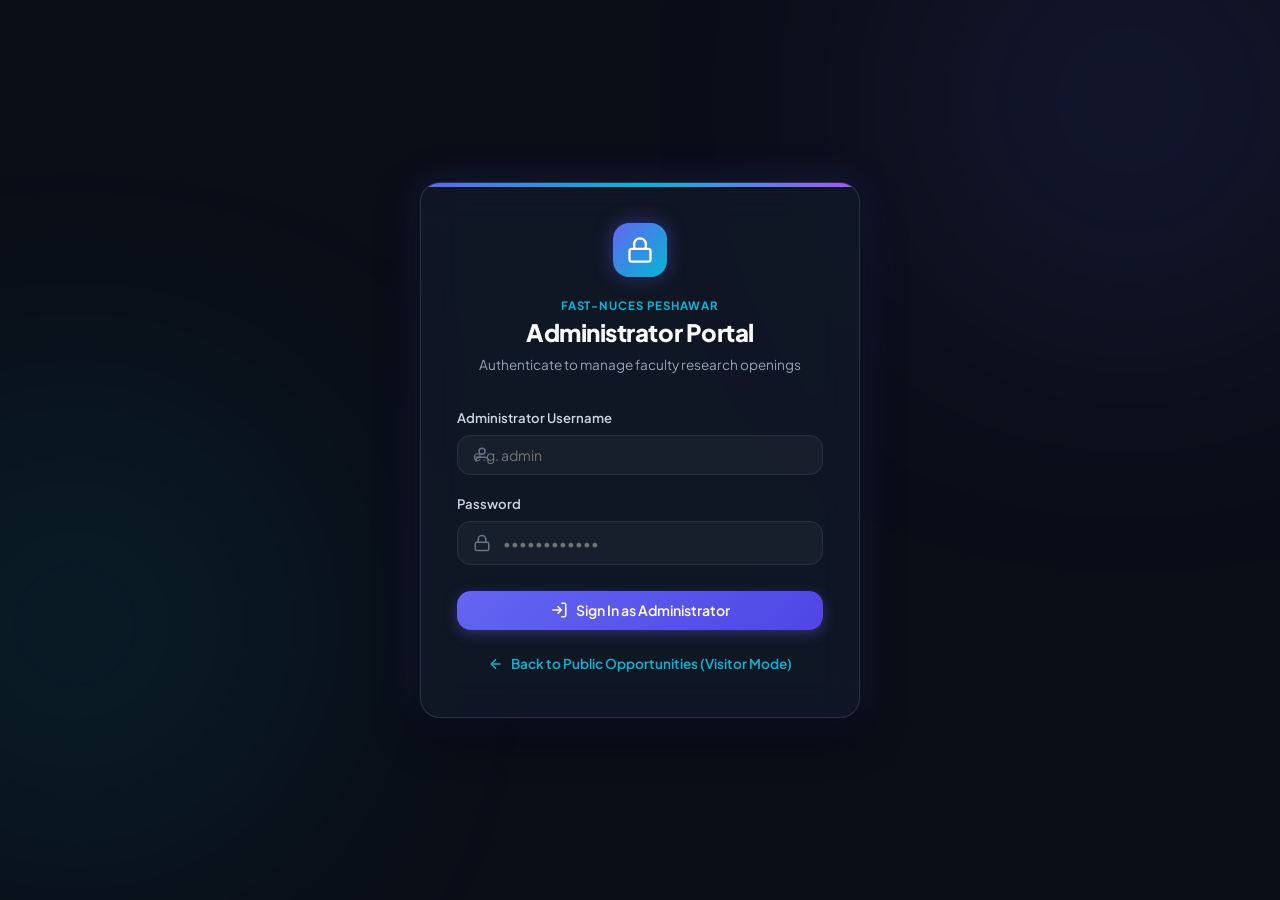
==== frontend/admin-login.html @ 006fe9de "Added admin login, role-based access control, and protected API routes" ====
<!DOCTYPE html>
<html lang="en">
<head>
  <meta charset="UTF-8">
  <meta name="viewport" content="width=device-width, initial-scale=1.0">
  <title>FAST-NUCES | Administrator Authentication</title>
  <meta name="description" content="Secure administrative login for managing university research opportunities.">
  <link rel="preconnect" href="https://fonts.googleapis.com">
  <link rel="preconnect" href="https://fonts.gstatic.com" crossorigin>
  <link href="https://fonts.googleapis.com/css2?family=Plus+Jakarta+Sans:wght@300;400;500;600;700;800&family=Space+Grotesk:wght@500;700&display=swap" rel="stylesheet">
  <link rel="stylesheet" href="style.css">
  <style>
    .login-wrapper {
      min-height: 100vh;
      display: flex;
      flex-direction: column;
      align-items: center;
      justify-content: center;
      padding: 1.5rem;
      position: relative;
      z-index: 10;
    }

    .login-card {
      background: rgba(17, 24, 39, 0.85);
      backdrop-filter: blur(20px);
      -webkit-backdrop-filter: blur(20px);
      border: 1px solid rgba(255, 255, 255, 0.12);
      border-radius: var(--radius-lg);
      max-width: 440px;
      width: 100%;
      padding: 2.5rem 2.25rem;
      box-shadow: var(--shadow-lg), 0 0 40px rgba(99, 102, 241, 0.2);
      position: relative;
      overflow: hidden;
    }

    .login-card::before {
      content: '';
      position: absolute;
      top: 0;
      left: 0;
      width: 100%;
      height: 4px;
      background: linear-gradient(90deg, #6366f1, #06b6d4, #a855f7);
    }

    .login-header {
      text-align: center;
      margin-bottom: 2rem;
    }

    .login-logo {
      width: 54px;
      height: 54px;
      background: linear-gradient(135deg, #6366f1, #06b6d4);
      border-radius: 16px;
      margin: 0 auto 1.25rem;
      display: flex;
      align-items: center;
      justify-content: center;
      color: #fff;
      box-shadow: 0 0 20px rgba(99, 102, 241, 0.4);
    }

    .login-title {
      font-size: 1.5rem;
      font-weight: 800;
      letter-spacing: -0.02em;
      margin-bottom: 0.35rem;
    }

    .login-subtitle {
      font-size: 0.85rem;
      color: var(--text-muted);
    }

    .input-wrapper {
      position: relative;
    }

    .input-icon {
      position: absolute;
      left: 1rem;
      top: 50%;
      transform: translateY(-50%);
      color: var(--text-dim);
      pointer-events: none;
    }

    .login-input {
      width: 100%;
      padding: 0.75rem 1rem 0.75rem 2.8rem;
      background: rgba(255, 255, 255, 0.04);
      border: 1px solid var(--card-border);
      border-radius: var(--radius-md);
      color: #fff;
      font-size: 0.9rem;
      font-family: inherit;
      transition: all var(--transition-fast);
    }

    .login-input:focus {
      outline: none;
      background: rgba(255, 255, 255, 0.07);
      border-color: var(--accent-primary);
      box-shadow: 0 0 0 3px rgba(99, 102, 241, 0.25);
    }

    .login-alert {
      padding: 0.85rem 1rem;
      border-radius: var(--radius-md);
      font-size: 0.85rem;
      margin-bottom: 1.25rem;
      display: flex;
      align-items: center;
      gap: 0.65rem;
      animation: alertIn 0.2s ease;
    }

    .login-alert.danger {
      background: rgba(244, 63, 94, 0.15);
      border: 1px solid rgba(244, 63, 94, 0.35);
      color: #fecdd3;
    }

    .login-alert.success {
      background: rgba(16, 185, 129, 0.15);
      border: 1px solid rgba(16, 185, 129, 0.35);
      color: #a7f3d0;
    }

    .login-footer-links {
      text-align: center;
      margin-top: 1.5rem;
      font-size: 0.85rem;
    }

    .link-public {
      color: var(--accent-cyan);
      text-decoration: none;
      font-weight: 600;
      display: inline-flex;
      align-items: center;
      gap: 0.4rem;
      transition: color var(--transition-fast);
    }

    .link-public:hover {
      color: #7dd3fc;
      text-decoration: underline;
    }

    .w-full {
      width: 100%;
    }

    @keyframes alertIn {
      from { opacity: 0; transform: translateY(-6px); }
      to { opacity: 1; transform: translateY(0); }
    }
  </style>
</head>
<body>

  <!-- Ambient Glow Effects -->
  <div class="ambient-glow glow-1"></div>
  <div class="ambient-glow glow-2"></div>

  <div class="login-wrapper">
    <div class="login-card">
      <div class="login-header">
        <div class="login-logo">
          <svg width="28" height="28" viewBox="0 0 24 24" fill="none" stroke="currentColor" stroke-width="2">
            <rect x="3" y="11" width="18" height="11" rx="2" ry="2"></rect>
            <path d="M7 11V7a5 5 0 0 1 10 0v4"></path>
          </svg>
        </div>
        <span class="university-tag">FAST-NUCES Peshawar</span>
        <h1 class="login-title">Administrator Portal</h1>
        <p class="login-subtitle">Authenticate to manage faculty research openings</p>
      </div>

      <div id="loginAlert" class="login-alert danger hidden">
        <svg width="18" height="18" viewBox="0 0 24 24" fill="none" stroke="currentColor" stroke-width="2">
          <circle cx="12" cy="12" r="10"></circle>
          <line x1="12" y1="8" x2="12" y2="12"></line>
          <line x1="12" y1="16" x2="12.01" y2="16"></line>
        </svg>
        <span id="loginAlertText">Invalid username or password.</span>
      </div>

      <form id="adminLoginForm" novalidate>
        <div class="form-group">
          <label for="username">Administrator Username</label>
          <div class="input-wrapper">
            <svg class="input-icon" width="18" height="18" viewBox="0 0 24 24" fill="none" stroke="currentColor" stroke-width="2">
              <path d="M20 21v-2a4 4 0 0 0-4-4H8a4 4 0 0 0-4 4v2"></path>
              <circle cx="12" cy="7" r="4"></circle>
            </svg>
            <input type="text" id="username" class="login-input" placeholder="e.g. admin" required autocomplete="username">
          </div>
        </div>

        <div class="form-group">
          <label for="password">Password</label>
          <div class="input-wrapper">
            <svg class="input-icon" width="18" height="18" viewBox="0 0 24 24" fill="none" stroke="currentColor" stroke-width="2">
              <rect x="3" y="11" width="18" height="11" rx="2" ry="2"></rect>
              <path d="M7 11V7a5 5 0 0 1 10 0v4"></path>
            </svg>
            <input type="password" id="password" class="login-input" placeholder="••••••••••••" required autocomplete="current-password">
          </div>
        </div>

        <button type="submit" id="btnSubmitLogin" class="btn btn-primary w-full mt-2">
          <svg width="18" height="18" viewBox="0 0 24 24" fill="none" stroke="currentColor" stroke-width="2">
            <path d="M15 3h4a2 2 0 0 1 2 2v14a2 2 0 0 1-2 2h-4"></path>
            <polyline points="10 17 15 12 10 7"></polyline>
            <line x1="15" y1="12" x2="3" y2="12"></line>
          </svg>
          Sign In as Administrator
        </button>
      </form>

      <div class="login-footer-links">
        <a href="/" class="link-public">
          <svg width="16" height="16" viewBox="0 0 24 24" fill="none" stroke="currentColor" stroke-width="2">
            <line x1="19" y1="12" x2="5" y2="12"></line>
            <polyline points="12 19 5 12 12 5"></polyline>
          </svg>
          Back to Public Opportunities (Visitor Mode)
        </a>
      </div>
    </div>
  </div>

  <script>
    const form = document.getElementById('adminLoginForm');
    const alertBox = document.getElementById('loginAlert');
    const alertText = document.getElementById('loginAlertText');
    const submitBtn = document.getElementById('btnSubmitLogin');

    form.addEventListener('submit', async (e) => {
      e.preventDefault();
      alertBox.classList.add('hidden');

      const username = document.getElementById('username').value.trim();
      const password = document.getElementById('password').value;

      if (!username || !password) {
        showAlert('Please enter both username and password.', 'danger');
        return;
      }

      submitBtn.disabled = true;
      submitBtn.innerHTML = 'Authenticating...';

      try {
        const response = await fetch('/api/auth/login', {
          method: 'POST',
          headers: { 'Content-Type': 'application/json' },
          credentials: 'include',
          body: JSON.stringify({ username, password })
        });

        const data = await response.json();

        if (!response.ok) {
          throw new Error(data.message || 'Authentication failed.');
        }

        // Store token and administrator session in localStorage
        if (data.token) {
          localStorage.setItem('admin_token', data.token);
          localStorage.setItem('admin_user', JSON.stringify(data.admin));
        }

        showAlert('Authentication successful! Redirecting to dashboard...', 'success');
        setTimeout(() => {
          window.location.href = '/';
        }, 800);

      } catch (err) {
        showAlert(err.message, 'danger');
      } finally {
        submitBtn.disabled = false;
        submitBtn.innerHTML = `
          <svg width="18" height="18" viewBox="0 0 24 24" fill="none" stroke="currentColor" stroke-width="2">
            <path d="M15 3h4a2 2 0 0 1 2 2v14a2 2 0 0 1-2 2h-4"></path>
            <polyline points="10 17 15 12 10 7"></polyline>
            <line x1="15" y1="12" x2="3" y2="12"></line>
          </svg>
          Sign In as Administrator
        `;
      }
    });

    function showAlert(msg, type = 'danger') {
      alertBox.className = `login-alert ${type}`;
      alertText.textContent = msg;
      alertBox.classList.remove('hidden');
    }
  </script>
</body>
</html>
---- frontend/style.css ----
/* ==============================================================
   FAST-NUCES Research Opportunity Portal Design System
   Modern Dark Glassmorphism Theme
   ============================================================== */

:root {
  --bg-primary: #0a0e17;
  --bg-secondary: #111827;
  --card-bg: rgba(17, 24, 39, 0.75);
  --card-border: rgba(255, 255, 255, 0.08);
  --card-hover-border: rgba(99, 102, 241, 0.4);
  
  --text-main: #f8fafc;
  --text-muted: #94a3b8;
  --text-dim: #64748b;

  --accent-primary: #6366f1;
  --accent-primary-hover: #4f46e5;
  --accent-cyan: #06b6d4;
  --accent-purple: #a855f7;
  --accent-emerald: #10b981;
  --accent-emerald-bg: rgba(16, 185, 129, 0.12);
  --accent-rose: #f43f5e;
  --accent-rose-bg: rgba(244, 63, 94, 0.12);

  --font-sans: 'Plus Jakarta Sans', system-ui, -apple-system, sans-serif;
  --font-mono: 'Space Grotesk', monospace;

  --shadow-sm: 0 2px 8px rgba(0, 0, 0, 0.3);
  --shadow-md: 0 8px 24px rgba(0, 0, 0, 0.4);
  --shadow-lg: 0 16px 40px rgba(0, 0, 0, 0.5);
  --shadow-glow: 0 0 20px rgba(99, 102, 241, 0.25);

  --radius-sm: 8px;
  --radius-md: 14px;
  --radius-lg: 20px;
  --radius-full: 9999px;

  --transition-fast: 0.18s ease;
  --transition-normal: 0.28s cubic-bezier(0.16, 1, 0.3, 1);
}

* {
  margin: 0;
  padding: 0;
  box-sizing: border-box;
}

body {
  font-family: var(--font-sans);
  background-color: var(--bg-primary);
  color: var(--text-main);
  min-height: 100vh;
  line-height: 1.5;
  overflow-x: hidden;
  position: relative;
  -webkit-font-smoothing: antialiased;
}

/* Background Ambient Glows */
.ambient-glow {
  position: fixed;
  border-radius: 50%;
  filter: blur(140px);
  pointer-events: none;
  z-index: 0;
  opacity: 0.35;
}
.glow-1 {
  width: 500px;
  height: 500px;
  background: radial-gradient(circle, #6366f1 0%, transparent 70%);
  top: -150px;
  right: -100px;
}
.glow-2 {
  width: 450px;
  height: 450px;
  background: radial-gradient(circle, #06b6d4 0%, transparent 70%);
  bottom: 50px;
  left: -150px;
}

/* ==============================================================
   HEADER
   ============================================================== */
.app-header {
  position: sticky;
  top: 0;
  z-index: 40;
  background: rgba(10, 14, 23, 0.82);
  backdrop-filter: blur(18px);
  -webkit-backdrop-filter: blur(18px);
  border-bottom: 1px solid var(--card-border);
}

.header-container {
  max-width: 1280px;
  margin: 0 auto;
  padding: 1.1rem 1.5rem;
  display: flex;
  align-items: center;
  justify-content: space-between;
  gap: 1.5rem;
}

.brand {
  display: flex;
  align-items: center;
  gap: 0.9rem;
}

.brand-logo {
  width: 42px;
  height: 42px;
  background: linear-gradient(135deg, #6366f1, #06b6d4);
  border-radius: var(--radius-md);
  display: flex;
  align-items: center;
  justify-content: center;
  color: #fff;
  box-shadow: 0 0 15px rgba(99, 102, 241, 0.4);
}

.university-tag {
  font-size: 0.72rem;
  font-weight: 700;
  text-transform: uppercase;
  letter-spacing: 0.08em;
  color: var(--accent-cyan);
  display: block;
}

.portal-title {
  font-size: 1.25rem;
  font-weight: 700;
  letter-spacing: -0.02em;
  background: linear-gradient(to right, #ffffff, #cbd5e1);
  -webkit-background-clip: text;
  -webkit-text-fill-color: transparent;
}

.header-actions {
  display: flex;
  align-items: center;
  gap: 1rem;
}

.connection-status {
  display: flex;
  align-items: center;
  gap: 0.5rem;
  padding: 0.45rem 0.85rem;
  border-radius: var(--radius-full);
  font-size: 0.8rem;
  font-weight: 600;
  background: rgba(255, 255, 255, 0.04);
  border: 1px solid var(--card-border);
}

.status-dot {
  width: 8px;
  height: 8px;
  border-radius: 50%;
  display: inline-block;
}

.connection-status.online .status-dot {
  background-color: var(--accent-emerald);
  box-shadow: 0 0 8px var(--accent-emerald);
}
.connection-status.online {
  color: #a7f3d0;
  border-color: rgba(16, 185, 129, 0.25);
}

.connection-status.offline .status-dot {
  background-color: var(--accent-rose);
  box-shadow: 0 0 8px var(--accent-rose);
}
.connection-status.offline {
  color: #fecdd3;
  border-color: rgba(244, 63, 94, 0.25);
}

.connection-status.checking .status-dot {
  background-color: #fbbf24;
}

.auth-role-badge {
  display: flex;
  align-items: center;
  gap: 0.45rem;
  padding: 0.45rem 0.85rem;
  border-radius: var(--radius-full);
  font-size: 0.8rem;
  font-weight: 600;
  border: 1px solid var(--card-border);
}

.auth-role-badge.visitor {
  background: rgba(148, 163, 184, 0.08);
  border-color: rgba(148, 163, 184, 0.2);
  color: #cbd5e1;
}

.auth-role-badge.admin {
  background: rgba(99, 102, 241, 0.15);
  border-color: rgba(99, 102, 241, 0.35);
  color: #a5b4fc;
}

.role-banner {
  background: var(--card-bg);
  backdrop-filter: blur(12px);
  border: 1px solid var(--card-border);
  border-radius: var(--radius-md);
  padding: 0.95rem 1.35rem;
  margin-bottom: 1.75rem;
  display: flex;
  align-items: center;
  gap: 1rem;
}

.role-banner.visitor-banner {
  border-left: 4px solid var(--accent-cyan);
}

.role-banner.admin-banner {
  border-left: 4px solid var(--accent-emerald);
  background: rgba(16, 185, 129, 0.06);
}

.banner-tag {
  font-size: 0.72rem;
  font-weight: 700;
  text-transform: uppercase;
  letter-spacing: 0.05em;
  padding: 0.25rem 0.55rem;
  border-radius: var(--radius-sm);
  background: rgba(255, 255, 255, 0.08);
  color: #e2e8f0;
  display: inline-block;
  margin-bottom: 0.25rem;
}

.banner-content p {
  font-size: 0.86rem;
  color: var(--text-muted);
  line-height: 1.45;
}
.banner-content p strong {
  color: #f1f5f9;
}

/* ==============================================================
   BUTTONS
   ============================================================== */
.btn {
  display: inline-flex;
  align-items: center;
  justify-content: center;
  gap: 0.5rem;
  padding: 0.65rem 1.25rem;
  font-size: 0.88rem;
  font-weight: 600;
  border-radius: var(--radius-md);
  border: none;
  cursor: pointer;
  transition: all var(--transition-fast);
  font-family: inherit;
  text-decoration: none;
}

.btn-primary {
  background: linear-gradient(135deg, #6366f1, #4f46e5);
  color: #ffffff;
  box-shadow: 0 4px 14px rgba(99, 102, 241, 0.35);
}
.btn-primary:hover {
  background: linear-gradient(135deg, #4f46e5, #4338ca);
  transform: translateY(-2px);
  box-shadow: 0 6px 20px rgba(99, 102, 241, 0.5);
}
.btn-primary:active {
  transform: translateY(0);
}

.btn-secondary {
  background: rgba(255, 255, 255, 0.06);
  color: #e2e8f0;
  border: 1px solid var(--card-border);
}
.btn-secondary:hover {
  background: rgba(255, 255, 255, 0.12);
  color: #ffffff;
  border-color: rgba(255, 255, 255, 0.2);
}

.btn-danger {
  background: linear-gradient(135deg, #f43f5e, #e11d48);
  color: #ffffff;
  box-shadow: 0 4px 14px rgba(244, 63, 94, 0.35);
}
.btn-danger:hover {
  background: linear-gradient(135deg, #e11d48, #be123c);
  transform: translateY(-2px);
}

.btn-sm {
  padding: 0.4rem 0.8rem;
  font-size: 0.78rem;
  border-radius: var(--radius-sm);
}

.icon-btn {
  padding: 0.65rem;
  width: 42px;
  height: 42px;
}

/* ==============================================================
   LAYOUT & METRICS
   ============================================================== */
.main-content {
  max-width: 1280px;
  margin: 0 auto;
  padding: 2rem 1.5rem 4rem;
  position: relative;
  z-index: 10;
}

.metrics-grid {
  display: grid;
  grid-template-columns: repeat(auto-fit, minmax(220px, 1fr));
  gap: 1.25rem;
  margin-bottom: 2rem;
}

.metric-card {
  background: var(--card-bg);
  backdrop-filter: blur(12px);
  border: 1px solid var(--card-border);
  border-radius: var(--radius-lg);
  padding: 1.3rem 1.4rem;
  display: flex;
  align-items: center;
  gap: 1.1rem;
  transition: transform var(--transition-normal), border-color var(--transition-normal);
}
.metric-card:hover {
  transform: translateY(-3px);
  border-color: rgba(255, 255, 255, 0.18);
}

.metric-icon {
  width: 48px;
  height: 48px;
  border-radius: var(--radius-md);
  display: flex;
  align-items: center;
  justify-content: center;
}

.total-icon { background: rgba(99, 102, 241, 0.15); color: #818cf8; }
.open-icon { background: rgba(16, 185, 129, 0.15); color: #34d399; }
.positions-icon { background: rgba(6, 182, 212, 0.15); color: #38bdf8; }
.dept-icon { background: rgba(168, 85, 247, 0.15); color: #c084fc; }

.metric-label {
  font-size: 0.78rem;
  color: var(--text-muted);
  font-weight: 500;
  text-transform: uppercase;
  letter-spacing: 0.04em;
  display: block;
}

.metric-value {
  font-size: 1.75rem;
  font-weight: 800;
  letter-spacing: -0.02em;
  line-height: 1.2;
}

.text-emerald { color: #34d399; }
.text-cyan { color: #38bdf8; }
.text-purple { color: #c084fc; }

/* ==============================================================
   CONTROLS & SEARCH
   ============================================================== */
.controls-card {
  background: var(--card-bg);
  backdrop-filter: blur(12px);
  border: 1px solid var(--card-border);
  border-radius: var(--radius-lg);
  padding: 1rem 1.25rem;
  display: flex;
  flex-wrap: wrap;
  align-items: center;
  justify-content: space-between;
  gap: 1rem;
  margin-bottom: 2rem;
}

.search-box {
  flex: 1;
  min-width: 260px;
  position: relative;
  display: flex;
  align-items: center;
}

.search-box svg {
  position: absolute;
  left: 1rem;
  color: var(--text-dim);
  pointer-events: none;
}

.search-box input {
  width: 100%;
  background: rgba(255, 255, 255, 0.04);
  border: 1px solid var(--card-border);
  border-radius: var(--radius-md);
  padding: 0.7rem 1rem 0.7rem 2.8rem;
  color: #fff;
  font-size: 0.9rem;
  font-family: inherit;
  transition: all var(--transition-fast);
}
.search-box input:focus {
  outline: none;
  background: rgba(255, 255, 255, 0.07);
  border-color: var(--accent-primary);
  box-shadow: 0 0 0 3px rgba(99, 102, 241, 0.2);
}

.filters-row {
  display: flex;
  align-items: center;
  gap: 0.75rem;
  flex-wrap: wrap;
}

.custom-select {
  background: rgba(255, 255, 255, 0.05);
  border: 1px solid var(--card-border);
  border-radius: var(--radius-md);
  color: #cbd5e1;
  font-size: 0.85rem;
  font-weight: 500;
  padding: 0.7rem 1.2rem;
  cursor: pointer;
  font-family: inherit;
  transition: all var(--transition-fast);
}
.custom-select:focus {
  outline: none;
  border-color: var(--accent-primary);
}
.custom-select option {
  background: var(--bg-secondary);
  color: #fff;
}

/* ==============================================================
   OPPORTUNITY CARDS GRID
   ============================================================== */
.opportunities-grid {
  display: grid;
  grid-template-columns: repeat(auto-fill, minmax(360px, 1fr));
  gap: 1.5rem;
}

.opp-card {
  background: var(--card-bg);
  backdrop-filter: blur(12px);
  border: 1px solid var(--card-border);
  border-radius: var(--radius-lg);
  padding: 1.5rem;
  display: flex;
  flex-direction: column;
  justify-content: space-between;
  transition: all var(--transition-normal);
  position: relative;
  overflow: hidden;
}
.opp-card::before {
  content: '';
  position: absolute;
  top: 0;
  left: 0;
  width: 100%;
  height: 3px;
  background: linear-gradient(90deg, #6366f1, #06b6d4);
  opacity: 0;
  transition: opacity var(--transition-fast);
}
.opp-card:hover {
  transform: translateY(-4px);
  border-color: var(--card-hover-border);
  box-shadow: var(--shadow-lg), var(--shadow-glow);
}
.opp-card:hover::before {
  opacity: 1;
}

.card-top {
  display: flex;
  align-items: flex-start;
  justify-content: space-between;
  gap: 0.75rem;
  margin-bottom: 0.85rem;
}

.dept-badge {
  font-size: 0.72rem;
  font-weight: 700;
  text-transform: uppercase;
  letter-spacing: 0.05em;
  padding: 0.3rem 0.65rem;
  border-radius: var(--radius-sm);
  background: rgba(99, 102, 241, 0.12);
  color: #a5b4fc;
  border: 1px solid rgba(99, 102, 241, 0.25);
}

.status-badge {
  display: inline-flex;
  align-items: center;
  gap: 0.35rem;
  font-size: 0.72rem;
  font-weight: 700;
  text-transform: uppercase;
  letter-spacing: 0.05em;
  padding: 0.3rem 0.75rem;
  border-radius: var(--radius-full);
}
.status-badge.open {
  background: var(--accent-emerald-bg);
  color: #34d399;
  border: 1px solid rgba(16, 185, 129, 0.3);
}
.status-badge.open::before {
  content: '';
  width: 6px;
  height: 6px;
  border-radius: 50%;
  background: #34d399;
  box-shadow: 0 0 6px #34d399;
}

.status-badge.closed {
  background: var(--accent-rose-bg);
  color: #fb7185;
  border: 1px solid rgba(244, 63, 94, 0.3);
}
.status-badge.closed::before {
  content: '';
  width: 6px;
  height: 6px;
  border-radius: 50%;
  background: #fb7185;
}

.card-title {
  font-size: 1.15rem;
  font-weight: 700;
  color: #f1f5f9;
  line-height: 1.35;
  margin-bottom: 0.65rem;
  transition: color var(--transition-fast);
}
.opp-card:hover .card-title {
  color: #ffffff;
}

.card-area {
  display: inline-flex;
  align-items: center;
  gap: 0.4rem;
  font-size: 0.8rem;
  font-weight: 600;
  color: var(--accent-cyan);
  margin-bottom: 0.85rem;
}

.card-desc {
  font-size: 0.87rem;
  color: var(--text-muted);
  line-height: 1.5;
  margin-bottom: 1.1rem;
  display: -webkit-box;
  -webkit-line-clamp: 3;
  -webkit-box-orient: vertical;
  overflow: hidden;
}

.card-meta-list {
  display: flex;
  flex-direction: column;
  gap: 0.5rem;
  padding: 0.85rem 0;
  border-top: 1px solid rgba(255, 255, 255, 0.05);
  border-bottom: 1px solid rgba(255, 255, 255, 0.05);
  margin-bottom: 1rem;
}

.meta-row {
  display: flex;
  align-items: center;
  justify-content: space-between;
  font-size: 0.82rem;
}
.meta-label-dim {
  color: var(--text-dim);
  display: flex;
  align-items: center;
  gap: 0.4rem;
}
.meta-val-highlight {
  font-weight: 600;
  color: #e2e8f0;
}

.skills-preview {
  display: flex;
  flex-wrap: wrap;
  gap: 0.35rem;
  margin-bottom: 1.25rem;
}
.skill-pill {
  font-size: 0.72rem;
  font-weight: 500;
  padding: 0.2rem 0.55rem;
  background: rgba(255, 255, 255, 0.05);
  color: #cbd5e1;
  border-radius: var(--radius-sm);
  border: 1px solid rgba(255, 255, 255, 0.05);
}

.card-actions {
  display: flex;
  align-items: center;
  justify-content: space-between;
  gap: 0.5rem;
  padding-top: 0.5rem;
}

.action-group-left {
  display: flex;
  align-items: center;
  gap: 0.4rem;
}

.btn-toggle-status {
  padding: 0.4rem 0.75rem;
  font-size: 0.76rem;
  font-weight: 600;
  border-radius: var(--radius-sm);
  border: 1px solid var(--card-border);
  background: rgba(255, 255, 255, 0.05);
  color: #e2e8f0;
  cursor: pointer;
  transition: all var(--transition-fast);
}
.btn-toggle-status:hover {
  background: rgba(255, 255, 255, 0.12);
}

/* ==============================================================
   MODALS
   ============================================================== */
.modal-backdrop {
  position: fixed;
  inset: 0;
  background: rgba(5, 7, 13, 0.78);
  backdrop-filter: blur(12px);
  -webkit-backdrop-filter: blur(12px);
  z-index: 50;
  display: flex;
  align-items: center;
  justify-content: center;
  padding: 1.5rem;
  opacity: 1;
  visibility: visible;
  transition: all var(--transition-normal);
}
.modal-backdrop.hidden {
  opacity: 0;
  visibility: hidden;
  pointer-events: none;
}

.modal-window {
  background: #111827;
  border: 1px solid rgba(255, 255, 255, 0.12);
  border-radius: var(--radius-lg);
  max-width: 620px;
  width: 100%;
  max-height: 90vh;
  overflow-y: auto;
  box-shadow: var(--shadow-lg), 0 0 30px rgba(0, 0, 0, 0.8);
  animation: modalSlideUp 0.28s cubic-bezier(0.16, 1, 0.3, 1);
}

@keyframes modalSlideUp {
  from {
    opacity: 0;
    transform: translateY(20px) scale(0.97);
  }
  to {
    opacity: 1;
    transform: translateY(0) scale(1);
  }
}

.confirm-window {
  max-width: 440px;
  text-align: center;
  padding: 2rem 1.75rem;
}

.confirm-icon {
  width: 58px;
  height: 58px;
  border-radius: 50%;
  margin: 0 auto 1.25rem;
  display: flex;
  align-items: center;
  justify-content: center;
}
.confirm-icon.danger {
  background: rgba(244, 63, 94, 0.15);
  color: var(--accent-rose);
  border: 1px solid rgba(244, 63, 94, 0.3);
}

.confirm-title {
  font-size: 1.2rem;
  font-weight: 700;
  margin-bottom: 0.65rem;
}
.confirm-text {
  font-size: 0.88rem;
  color: var(--text-muted);
  margin-bottom: 1.5rem;
  line-height: 1.5;
}

.modal-header {
  padding: 1.4rem 1.75rem;
  border-bottom: 1px solid var(--card-border);
  display: flex;
  align-items: flex-start;
  justify-content: space-between;
  gap: 1rem;
}

.modal-title {
  font-size: 1.25rem;
  font-weight: 700;
  color: #fff;
}
.modal-subtitle {
  font-size: 0.82rem;
  color: var(--text-muted);
  margin-top: 0.2rem;
}

.btn-close {
  background: none;
  border: none;
  font-size: 1.6rem;
  color: var(--text-dim);
  cursor: pointer;
  line-height: 1;
  transition: color var(--transition-fast);
}
.btn-close:hover {
  color: #fff;
}

.modal-body {
  padding: 1.5rem 1.75rem;
}

.form-group {
  margin-bottom: 1.15rem;
}

.form-row {
  display: flex;
  gap: 1rem;
}
.col-half {
  flex: 1;
}

label {
  display: block;
  font-size: 0.82rem;
  font-weight: 600;
  color: #cbd5e1;
  margin-bottom: 0.45rem;
}
.required {
  color: var(--accent-rose);
}

input[type="text"],
input[type="number"],
input[type="date"],
textarea {
  width: 100%;
  background: rgba(255, 255, 255, 0.04);
  border: 1px solid var(--card-border);
  border-radius: var(--radius-md);
  padding: 0.65rem 0.95rem;
  color: #ffffff;
  font-size: 0.88rem;
  font-family: inherit;
  transition: all var(--transition-fast);
}

input:focus,
textarea:focus {
  outline: none;
  background: rgba(255, 255, 255, 0.07);
  border-color: var(--accent-primary);
  box-shadow: 0 0 0 3px rgba(99, 102, 241, 0.2);
}

textarea {
  resize: vertical;
  min-height: 90px;
}

.field-error {
  font-size: 0.74rem;
  color: var(--accent-rose);
  margin-top: 0.35rem;
  display: block;
  min-height: 1rem;
}

.modal-footer {
  padding: 1.25rem 1.75rem;
  border-top: 1px solid var(--card-border);
  display: flex;
  align-items: center;
  justify-content: flex-end;
  gap: 0.85rem;
}
.justify-center {
  justify-content: center;
}

/* ==============================================================
   DETAIL MODAL VIEW
   ============================================================== */
.detail-meta-grid {
  display: grid;
  grid-template-columns: repeat(auto-fit, minmax(160px, 1fr));
  gap: 1rem;
  background: rgba(255, 255, 255, 0.03);
  border: 1px solid var(--card-border);
  border-radius: var(--radius-md);
  padding: 1.1rem;
  margin-bottom: 1.5rem;
}

.meta-item {
  display: flex;
  flex-direction: column;
}
.meta-label {
  font-size: 0.74rem;
  color: var(--text-dim);
  text-transform: uppercase;
  font-weight: 600;
  letter-spacing: 0.04em;
}
.meta-val {
  font-size: 0.92rem;
  color: #fff;
  font-weight: 600;
  margin-top: 0.2rem;
}

.detail-section {
  margin-bottom: 1.5rem;
}
.section-heading {
  font-size: 0.82rem;
  text-transform: uppercase;
  letter-spacing: 0.06em;
  color: var(--accent-cyan);
  margin-bottom: 0.65rem;
  font-weight: 700;
}
.detail-text {
  font-size: 0.92rem;
  color: var(--text-muted);
  line-height: 1.65;
  white-space: pre-line;
}

.skills-chips {
  display: flex;
  flex-wrap: wrap;
  gap: 0.5rem;
}
.skills-chips .skill-pill {
  font-size: 0.82rem;
  padding: 0.35rem 0.8rem;
  background: rgba(99, 102, 241, 0.12);
  color: #c7d2fe;
  border-color: rgba(99, 102, 241, 0.25);
}

.mt-2 { margin-top: 0.5rem; }

/* ==============================================================
   TOAST NOTIFICATIONS
   ============================================================== */
.toast-container {
  position: fixed;
  top: 1.5rem;
  right: 1.5rem;
  z-index: 100;
  display: flex;
  flex-direction: column;
  gap: 0.75rem;
  pointer-events: none;
}

.toast {
  pointer-events: auto;
  display: flex;
  align-items: center;
  gap: 0.75rem;
  padding: 0.85rem 1.25rem;
  border-radius: var(--radius-md);
  background: #1e293b;
  color: #fff;
  font-size: 0.88rem;
  font-weight: 500;
  border: 1px solid var(--card-border);
  box-shadow: var(--shadow-lg);
  animation: toastIn 0.3s cubic-bezier(0.16, 1, 0.3, 1) forwards;
  max-width: 380px;
}

@keyframes toastIn {
  from {
    opacity: 0;
    transform: translateX(30px);
  }
  to {
    opacity: 1;
    transform: translateX(0);
  }
}

.toast.success {
  border-color: rgba(16, 185, 129, 0.4);
  background: #064e3b;
}
.toast.error {
  border-color: rgba(244, 63, 94, 0.4);
  background: #881337;
}

/* ==============================================================
   EMPTY & LOADING STATES
   ============================================================== */
.empty-state {
  text-align: center;
  padding: 4rem 1.5rem;
  background: var(--card-bg);
  border: 1px dashed var(--card-border);
  border-radius: var(--radius-lg);
  margin-top: 1.5rem;
}
.empty-icon {
  color: var(--text-dim);
  margin-bottom: 1rem;
}
.empty-state h3 {
  font-size: 1.2rem;
  margin-bottom: 0.5rem;
}
.empty-state p {
  color: var(--text-muted);
  font-size: 0.9rem;
  margin-bottom: 1.25rem;
}

.loading-state {
  text-align: center;
  padding: 4rem 1.5rem;
  color: var(--text-muted);
}
.spinner {
  width: 40px;
  height: 40px;
  border: 3px solid rgba(255, 255, 255, 0.08);
  border-top-color: var(--accent-primary);
  border-radius: 50%;
  animation: spin 0.8s linear infinite;
  margin: 0 auto 1rem;
}

@keyframes spin {
  to { transform: rotate(360deg); }
}

.hidden {
  display: none !important;
}

/* ==============================================================
   RESPONSIVENESS
   ============================================================== */
@media (max-width: 768px) {
  .header-container {
    flex-direction: column;
    align-items: stretch;
  }
  .header-actions {
    justify-content: space-between;
  }
  .form-row {
    flex-direction: column;
    gap: 0;
  }
  .opportunities-grid {
    grid-template-columns: 1fr;
  }
}
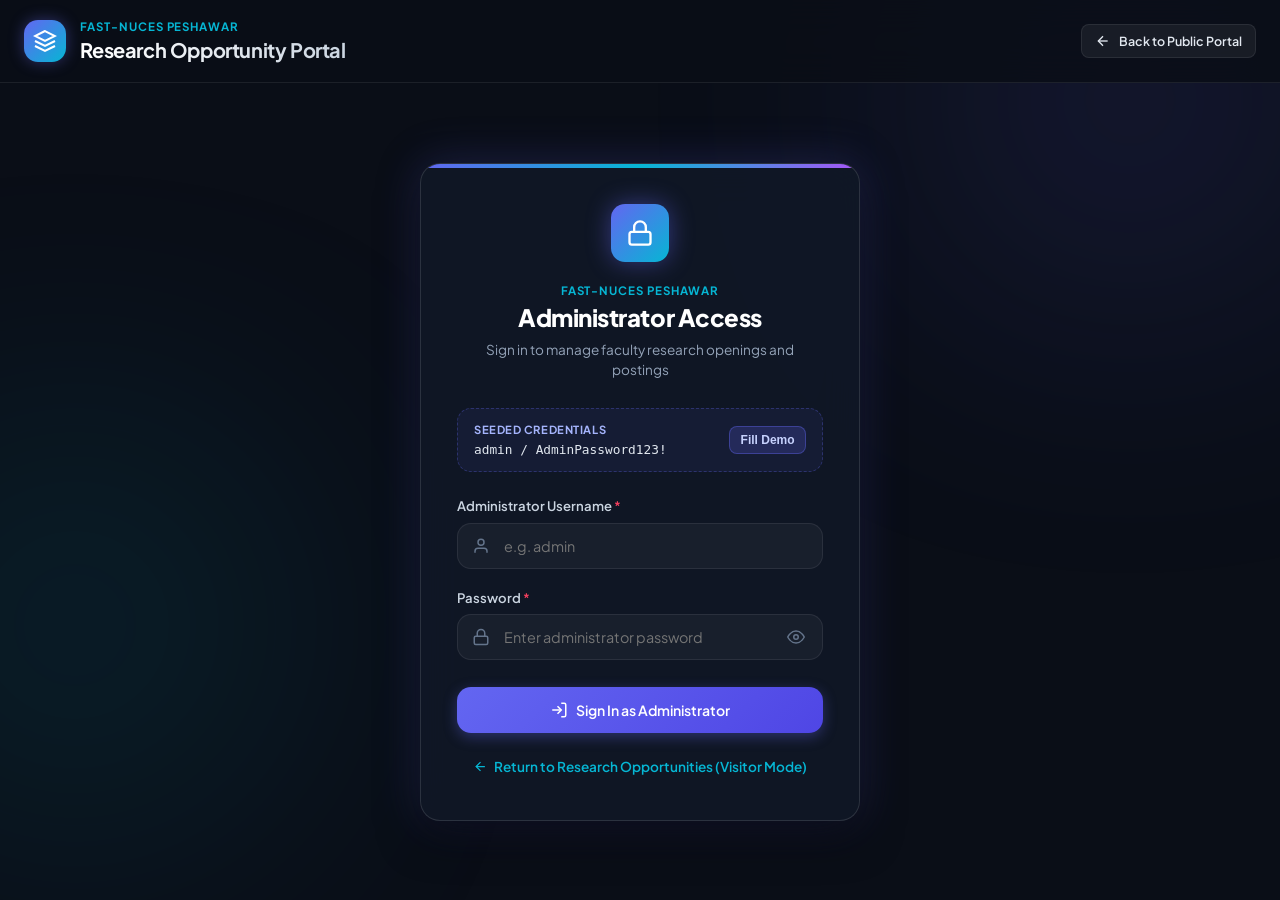
==== commit 5c514f2a: "Improved admin login page styling and layout" ====
--- a/frontend/admin-login.html
+++ b/frontend/admin-login.html
@@ -3,172 +3,52 @@
 <head>
   <meta charset="UTF-8">
   <meta name="viewport" content="width=device-width, initial-scale=1.0">
-  <title>FAST-NUCES | Administrator Authentication</title>
+  <title>FAST-NUCES | Administrator Sign In</title>
   <meta name="description" content="Secure administrative login for managing university research opportunities.">
   <link rel="preconnect" href="https://fonts.googleapis.com">
   <link rel="preconnect" href="https://fonts.gstatic.com" crossorigin>
   <link href="https://fonts.googleapis.com/css2?family=Plus+Jakarta+Sans:wght@300;400;500;600;700;800&family=Space+Grotesk:wght@500;700&display=swap" rel="stylesheet">
   <link rel="stylesheet" href="style.css">
-  <style>
-    .login-wrapper {
-      min-height: 100vh;
-      display: flex;
-      flex-direction: column;
-      align-items: center;
-      justify-content: center;
-      padding: 1.5rem;
-      position: relative;
-      z-index: 10;
-    }
-
-    .login-card {
-      background: rgba(17, 24, 39, 0.85);
-      backdrop-filter: blur(20px);
-      -webkit-backdrop-filter: blur(20px);
-      border: 1px solid rgba(255, 255, 255, 0.12);
-      border-radius: var(--radius-lg);
-      max-width: 440px;
-      width: 100%;
-      padding: 2.5rem 2.25rem;
-      box-shadow: var(--shadow-lg), 0 0 40px rgba(99, 102, 241, 0.2);
-      position: relative;
-      overflow: hidden;
-    }
-
-    .login-card::before {
-      content: '';
-      position: absolute;
-      top: 0;
-      left: 0;
-      width: 100%;
-      height: 4px;
-      background: linear-gradient(90deg, #6366f1, #06b6d4, #a855f7);
-    }
-
-    .login-header {
-      text-align: center;
-      margin-bottom: 2rem;
-    }
-
-    .login-logo {
-      width: 54px;
-      height: 54px;
-      background: linear-gradient(135deg, #6366f1, #06b6d4);
-      border-radius: 16px;
-      margin: 0 auto 1.25rem;
-      display: flex;
-      align-items: center;
-      justify-content: center;
-      color: #fff;
-      box-shadow: 0 0 20px rgba(99, 102, 241, 0.4);
-    }
-
-    .login-title {
-      font-size: 1.5rem;
-      font-weight: 800;
-      letter-spacing: -0.02em;
-      margin-bottom: 0.35rem;
-    }
-
-    .login-subtitle {
-      font-size: 0.85rem;
-      color: var(--text-muted);
-    }
-
-    .input-wrapper {
-      position: relative;
-    }
-
-    .input-icon {
-      position: absolute;
-      left: 1rem;
-      top: 50%;
-      transform: translateY(-50%);
-      color: var(--text-dim);
-      pointer-events: none;
-    }
-
-    .login-input {
-      width: 100%;
-      padding: 0.75rem 1rem 0.75rem 2.8rem;
-      background: rgba(255, 255, 255, 0.04);
-      border: 1px solid var(--card-border);
-      border-radius: var(--radius-md);
-      color: #fff;
-      font-size: 0.9rem;
-      font-family: inherit;
-      transition: all var(--transition-fast);
-    }
-
-    .login-input:focus {
-      outline: none;
-      background: rgba(255, 255, 255, 0.07);
-      border-color: var(--accent-primary);
-      box-shadow: 0 0 0 3px rgba(99, 102, 241, 0.25);
-    }
-
-    .login-alert {
-      padding: 0.85rem 1rem;
-      border-radius: var(--radius-md);
-      font-size: 0.85rem;
-      margin-bottom: 1.25rem;
-      display: flex;
-      align-items: center;
-      gap: 0.65rem;
-      animation: alertIn 0.2s ease;
-    }
-
-    .login-alert.danger {
-      background: rgba(244, 63, 94, 0.15);
-      border: 1px solid rgba(244, 63, 94, 0.35);
-      color: #fecdd3;
-    }
-
-    .login-alert.success {
-      background: rgba(16, 185, 129, 0.15);
-      border: 1px solid rgba(16, 185, 129, 0.35);
-      color: #a7f3d0;
-    }
-
-    .login-footer-links {
-      text-align: center;
-      margin-top: 1.5rem;
-      font-size: 0.85rem;
-    }
-
-    .link-public {
-      color: var(--accent-cyan);
-      text-decoration: none;
-      font-weight: 600;
-      display: inline-flex;
-      align-items: center;
-      gap: 0.4rem;
-      transition: color var(--transition-fast);
-    }
-
-    .link-public:hover {
-      color: #7dd3fc;
-      text-decoration: underline;
-    }
-
-    .w-full {
-      width: 100%;
-    }
-
-    @keyframes alertIn {
-      from { opacity: 0; transform: translateY(-6px); }
-      to { opacity: 1; transform: translateY(0); }
-    }
-  </style>
 </head>
-<body>
+<body class="login-page-body">
 
   <!-- Ambient Glow Effects -->
   <div class="ambient-glow glow-1"></div>
   <div class="ambient-glow glow-2"></div>
 
-  <div class="login-wrapper">
+  <!-- Consistent Top Navigation Bar -->
+  <header class="app-header">
+    <div class="header-container">
+      <div class="brand">
+        <a href="/" style="display: flex; align-items: center; gap: 0.9rem; text-decoration: none;">
+          <div class="brand-logo">
+            <svg width="24" height="24" viewBox="0 0 24 24" fill="none" stroke="currentColor" stroke-width="2">
+              <path d="M12 2L2 7l10 5 10-5-10-5zM2 17l10 5 10-5M2 12l10 5 10-5"></path>
+            </svg>
+          </div>
+          <div class="brand-text">
+            <span class="university-tag">FAST-NUCES Peshawar</span>
+            <h1 class="portal-title">Research Opportunity Portal</h1>
+          </div>
+        </a>
+      </div>
+
+      <div class="header-actions">
+        <a href="/" class="btn btn-secondary btn-sm">
+          <svg width="16" height="16" viewBox="0 0 24 24" fill="none" stroke="currentColor" stroke-width="2">
+            <line x1="19" y1="12" x2="5" y2="12"></line>
+            <polyline points="12 19 5 12 12 5"></polyline>
+          </svg>
+          Back to Public Portal
+        </a>
+      </div>
+    </div>
+  </header>
+
+  <!-- Centered Login Card -->
+  <main class="login-page-container">
     <div class="login-card">
+      
       <div class="login-header">
         <div class="login-logo">
           <svg width="28" height="28" viewBox="0 0 24 24" fill="none" stroke="currentColor" stroke-width="2">
@@ -177,10 +57,20 @@
           </svg>
         </div>
         <span class="university-tag">FAST-NUCES Peshawar</span>
-        <h1 class="login-title">Administrator Portal</h1>
-        <p class="login-subtitle">Authenticate to manage faculty research openings</p>
-      </div>
-
+        <h2 class="login-title">Administrator Access</h2>
+        <p class="login-subtitle">Sign in to manage faculty research openings and postings</p>
+      </div>
+
+      <!-- Quick Demo Credentials Card -->
+      <div class="demo-credentials-box">
+        <div class="demo-cred-info">
+          <span class="demo-cred-label">Seeded Credentials</span>
+          <span class="demo-cred-values">admin / AdminPassword123!</span>
+        </div>
+        <button type="button" id="btnFillDemo" class="btn-fill-demo">Fill Demo</button>
+      </div>
+
+      <!-- Alert Banner -->
       <div id="loginAlert" class="login-alert danger hidden">
         <svg width="18" height="18" viewBox="0 0 24 24" fill="none" stroke="currentColor" stroke-width="2">
           <circle cx="12" cy="12" r="10"></circle>
@@ -191,29 +81,54 @@
       </div>
 
       <form id="adminLoginForm" novalidate>
+        
         <div class="form-group">
-          <label for="username">Administrator Username</label>
-          <div class="input-wrapper">
-            <svg class="input-icon" width="18" height="18" viewBox="0 0 24 24" fill="none" stroke="currentColor" stroke-width="2">
-              <path d="M20 21v-2a4 4 0 0 0-4-4H8a4 4 0 0 0-4 4v2"></path>
-              <circle cx="12" cy="7" r="4"></circle>
-            </svg>
-            <input type="text" id="username" class="login-input" placeholder="e.g. admin" required autocomplete="username">
+          <label for="username">Administrator Username <span class="required">*</span></label>
+          <div class="input-with-icon-wrapper">
+            <span class="input-leading-icon">
+              <svg width="18" height="18" viewBox="0 0 24 24" fill="none" stroke="currentColor" stroke-width="2">
+                <path d="M20 21v-2a4 4 0 0 0-4-4H8a4 4 0 0 0-4 4v2"></path>
+                <circle cx="12" cy="7" r="4"></circle>
+              </svg>
+            </span>
+            <input 
+              type="text" 
+              id="username" 
+              class="login-field" 
+              placeholder="e.g. admin" 
+              required 
+              autocomplete="username"
+            >
           </div>
         </div>
 
         <div class="form-group">
-          <label for="password">Password</label>
-          <div class="input-wrapper">
-            <svg class="input-icon" width="18" height="18" viewBox="0 0 24 24" fill="none" stroke="currentColor" stroke-width="2">
-              <rect x="3" y="11" width="18" height="11" rx="2" ry="2"></rect>
-              <path d="M7 11V7a5 5 0 0 1 10 0v4"></path>
-            </svg>
-            <input type="password" id="password" class="login-input" placeholder="••••••••••••" required autocomplete="current-password">
-          </div>
-        </div>
-
-        <button type="submit" id="btnSubmitLogin" class="btn btn-primary w-full mt-2">
+          <label for="password">Password <span class="required">*</span></label>
+          <div class="input-with-icon-wrapper">
+            <span class="input-leading-icon">
+              <svg width="18" height="18" viewBox="0 0 24 24" fill="none" stroke="currentColor" stroke-width="2">
+                <rect x="3" y="11" width="18" height="11" rx="2" ry="2"></rect>
+                <path d="M7 11V7a5 5 0 0 1 10 0v4"></path>
+              </svg>
+            </span>
+            <input 
+              type="password" 
+              id="password" 
+              class="login-field" 
+              placeholder="Enter administrator password" 
+              required 
+              autocomplete="current-password"
+            >
+            <button type="button" id="btnTogglePassword" class="btn-toggle-password" title="Toggle password visibility">
+              <svg id="eyeIcon" width="18" height="18" viewBox="0 0 24 24" fill="none" stroke="currentColor" stroke-width="2">
+                <path d="M1 12s4-8 11-8 11 8 11 8-4 8-11 8-11-8-11-8z"></path>
+                <circle cx="12" cy="12" r="3"></circle>
+              </svg>
+            </button>
+          </div>
+        </div>
+
+        <button type="submit" id="btnSubmitLogin" class="btn btn-primary w-full mt-2" style="height: 46px;">
           <svg width="18" height="18" viewBox="0 0 24 24" fill="none" stroke="currentColor" stroke-width="2">
             <path d="M15 3h4a2 2 0 0 1 2 2v14a2 2 0 0 1-2 2h-4"></path>
             <polyline points="10 17 15 12 10 7"></polyline>
@@ -221,40 +136,76 @@
           </svg>
           Sign In as Administrator
         </button>
+
       </form>
 
       <div class="login-footer-links">
         <a href="/" class="link-public">
-          <svg width="16" height="16" viewBox="0 0 24 24" fill="none" stroke="currentColor" stroke-width="2">
+          <svg width="15" height="15" viewBox="0 0 24 24" fill="none" stroke="currentColor" stroke-width="2">
             <line x1="19" y1="12" x2="5" y2="12"></line>
             <polyline points="12 19 5 12 12 5"></polyline>
           </svg>
-          Back to Public Opportunities (Visitor Mode)
+          Return to Research Opportunities (Visitor Mode)
         </a>
       </div>
+
     </div>
-  </div>
+  </main>
 
   <script>
     const form = document.getElementById('adminLoginForm');
     const alertBox = document.getElementById('loginAlert');
     const alertText = document.getElementById('loginAlertText');
     const submitBtn = document.getElementById('btnSubmitLogin');
-
+    const usernameInput = document.getElementById('username');
+    const passwordInput = document.getElementById('password');
+    const btnTogglePassword = document.getElementById('btnTogglePassword');
+    const eyeIcon = document.getElementById('eyeIcon');
+    const btnFillDemo = document.getElementById('btnFillDemo');
+
+    // Auto-fill demo credentials helper
+    btnFillDemo.addEventListener('click', () => {
+      usernameInput.value = 'admin';
+      passwordInput.value = 'AdminPassword123!';
+      alertBox.classList.add('hidden');
+    });
+
+    // Password visibility toggle
+    btnTogglePassword.addEventListener('click', () => {
+      const isPassword = passwordInput.getAttribute('type') === 'password';
+      passwordInput.setAttribute('type', isPassword ? 'text' : 'password');
+      
+      if (isPassword) {
+        eyeIcon.innerHTML = `
+          <path d="M17.94 17.94A10.07 10.07 0 0 1 12 20c-7 0-11-8-11-8a18.45 18.45 0 0 1 5.06-5.94M9.9 4.24A9.12 9.12 0 0 1 12 4c7 0 11 8 11 8a18.5 18.5 0 0 1-2.16 3.19m-6.72-1.07a3 3 0 1 1-4.24-4.24"></path>
+          <line x1="1" y1="1" x2="23" y2="23"></line>
+        `;
+      } else {
+        eyeIcon.innerHTML = `
+          <path d="M1 12s4-8 11-8 11 8 11 8-4 8-11 8-11-8-11-8z"></path>
+          <circle cx="12" cy="12" r="3"></circle>
+        `;
+      }
+    });
+
+    // Form submission
     form.addEventListener('submit', async (e) => {
       e.preventDefault();
       alertBox.classList.add('hidden');
 
-      const username = document.getElementById('username').value.trim();
-      const password = document.getElementById('password').value;
+      const username = usernameInput.value.trim();
+      const password = passwordInput.value;
 
       if (!username || !password) {
-        showAlert('Please enter both username and password.', 'danger');
+        showAlert('Please provide both username and password.', 'danger');
         return;
       }
 
       submitBtn.disabled = true;
-      submitBtn.innerHTML = 'Authenticating...';
+      submitBtn.innerHTML = `
+        <div class="spinner" style="width: 18px; height: 18px; margin: 0; border-width: 2px;"></div>
+        Authenticating...
+      `;
 
       try {
         const response = await fetch('/api/auth/login', {
@@ -267,7 +218,7 @@
         const data = await response.json();
 
         if (!response.ok) {
-          throw new Error(data.message || 'Authentication failed.');
+          throw new Error(data.message || 'Authentication failed. Please verify credentials.');
         }
 
         // Store token and administrator session in localStorage
@@ -276,10 +227,10 @@
           localStorage.setItem('admin_user', JSON.stringify(data.admin));
         }
 
-        showAlert('Authentication successful! Redirecting to dashboard...', 'success');
+        showAlert('Authenticated successfully! Redirecting to dashboard...', 'success');
         setTimeout(() => {
           window.location.href = '/';
-        }, 800);
+        }, 700);
 
       } catch (err) {
         showAlert(err.message, 'danger');
--- a/frontend/style.css
+++ b/frontend/style.css
@@ -811,6 +811,7 @@
 }
 
 input[type="text"],
+input[type="password"],
 input[type="number"],
 input[type="date"],
 textarea {
@@ -1041,3 +1042,240 @@
     grid-template-columns: 1fr;
   }
 }
+
+/* ==============================================================
+   ADMIN LOGIN PAGE
+   ============================================================== */
+.login-page-body {
+  min-height: 100vh;
+  display: flex;
+  flex-direction: column;
+  background-color: var(--bg-primary);
+}
+
+.login-page-container {
+  flex: 1;
+  display: flex;
+  align-items: center;
+  justify-content: center;
+  padding: 3rem 1.5rem;
+  position: relative;
+  z-index: 10;
+}
+
+.login-card {
+  background: rgba(17, 24, 39, 0.88);
+  backdrop-filter: blur(20px);
+  -webkit-backdrop-filter: blur(20px);
+  border: 1px solid rgba(255, 255, 255, 0.12);
+  border-radius: var(--radius-lg);
+  max-width: 440px;
+  width: 100%;
+  padding: 2.5rem 2.25rem;
+  box-shadow: var(--shadow-lg), 0 0 45px rgba(99, 102, 241, 0.25);
+  position: relative;
+  overflow: hidden;
+  animation: modalSlideUp 0.3s cubic-bezier(0.16, 1, 0.3, 1);
+}
+
+.login-card::before {
+  content: '';
+  position: absolute;
+  top: 0;
+  left: 0;
+  width: 100%;
+  height: 4px;
+  background: linear-gradient(90deg, #6366f1, #06b6d4, #a855f7);
+}
+
+.login-header {
+  text-align: center;
+  margin-bottom: 1.75rem;
+}
+
+.login-logo {
+  width: 58px;
+  height: 58px;
+  background: linear-gradient(135deg, #6366f1, #06b6d4);
+  border-radius: var(--radius-md);
+  margin: 0 auto 1.25rem;
+  display: flex;
+  align-items: center;
+  justify-content: center;
+  color: #fff;
+  box-shadow: 0 0 25px rgba(99, 102, 241, 0.45);
+}
+
+.login-title {
+  font-size: 1.5rem;
+  font-weight: 800;
+  letter-spacing: -0.02em;
+  margin-bottom: 0.35rem;
+  color: #fff;
+}
+
+.login-subtitle {
+  font-size: 0.85rem;
+  color: var(--text-muted);
+  line-height: 1.45;
+}
+
+.demo-credentials-box {
+  background: rgba(99, 102, 241, 0.08);
+  border: 1px dashed rgba(99, 102, 241, 0.3);
+  border-radius: var(--radius-md);
+  padding: 0.75rem 1rem;
+  margin-bottom: 1.5rem;
+  display: flex;
+  align-items: center;
+  justify-content: space-between;
+  gap: 0.75rem;
+  font-size: 0.8rem;
+}
+
+.demo-cred-info {
+  display: flex;
+  flex-direction: column;
+  gap: 0.15rem;
+}
+
+.demo-cred-label {
+  font-size: 0.7rem;
+  text-transform: uppercase;
+  font-weight: 700;
+  letter-spacing: 0.05em;
+  color: #a5b4fc;
+}
+
+.demo-cred-values {
+  color: #e2e8f0;
+  font-family: var(--font-mono);
+}
+
+.btn-fill-demo {
+  background: rgba(99, 102, 241, 0.2);
+  border: 1px solid rgba(99, 102, 241, 0.4);
+  color: #c7d2fe;
+  padding: 0.35rem 0.65rem;
+  border-radius: var(--radius-sm);
+  font-size: 0.75rem;
+  font-weight: 600;
+  cursor: pointer;
+  white-space: nowrap;
+  transition: all var(--transition-fast);
+}
+
+.btn-fill-demo:hover {
+  background: rgba(99, 102, 241, 0.35);
+  color: #fff;
+}
+
+.input-with-icon-wrapper {
+  position: relative;
+  display: flex;
+  align-items: center;
+}
+
+.input-with-icon-wrapper .input-leading-icon {
+  position: absolute;
+  left: 0.95rem;
+  color: var(--text-dim);
+  pointer-events: none;
+  display: flex;
+  align-items: center;
+  z-index: 2;
+}
+
+.input-with-icon-wrapper input.login-field {
+  width: 100%;
+  padding-left: 2.85rem !important;
+  padding-right: 2.85rem !important;
+  background: rgba(255, 255, 255, 0.04);
+  border: 1px solid var(--card-border);
+  border-radius: var(--radius-md);
+  color: #ffffff;
+  font-size: 0.9rem;
+  height: 46px;
+  line-height: 46px;
+  box-sizing: border-box;
+}
+
+.input-with-icon-wrapper input.login-field:focus {
+  outline: none;
+  border-color: var(--accent-primary);
+  background: rgba(255, 255, 255, 0.07);
+  box-shadow: 0 0 0 3px rgba(99, 102, 241, 0.25);
+}
+
+.btn-toggle-password {
+  position: absolute;
+  right: 0.75rem;
+  background: none;
+  border: none;
+  color: var(--text-dim);
+  cursor: pointer;
+  display: flex;
+  align-items: center;
+  justify-content: center;
+  padding: 0.35rem;
+  border-radius: var(--radius-sm);
+  transition: color var(--transition-fast);
+  z-index: 2;
+}
+
+.btn-toggle-password:hover {
+  color: #ffffff;
+}
+
+.login-alert {
+  padding: 0.85rem 1rem;
+  border-radius: var(--radius-md);
+  font-size: 0.85rem;
+  margin-bottom: 1.25rem;
+  display: flex;
+  align-items: center;
+  gap: 0.65rem;
+  animation: alertIn 0.2s ease;
+}
+
+.login-alert.danger {
+  background: rgba(244, 63, 94, 0.15);
+  border: 1px solid rgba(244, 63, 94, 0.35);
+  color: #fecdd3;
+}
+
+.login-alert.success {
+  background: rgba(16, 185, 129, 0.15);
+  border: 1px solid rgba(16, 185, 129, 0.35);
+  color: #a7f3d0;
+}
+
+.login-footer-links {
+  text-align: center;
+  margin-top: 1.5rem;
+  font-size: 0.85rem;
+}
+
+.w-full {
+  width: 100%;
+}
+
+.link-public {
+  color: var(--accent-cyan);
+  text-decoration: none;
+  font-weight: 600;
+  display: inline-flex;
+  align-items: center;
+  gap: 0.4rem;
+  transition: color var(--transition-fast);
+}
+
+.link-public:hover {
+  color: #7dd3fc;
+  text-decoration: underline;
+}
+
+@keyframes alertIn {
+  from { opacity: 0; transform: translateY(-6px); }
+  to { opacity: 1; transform: translateY(0); }
+}
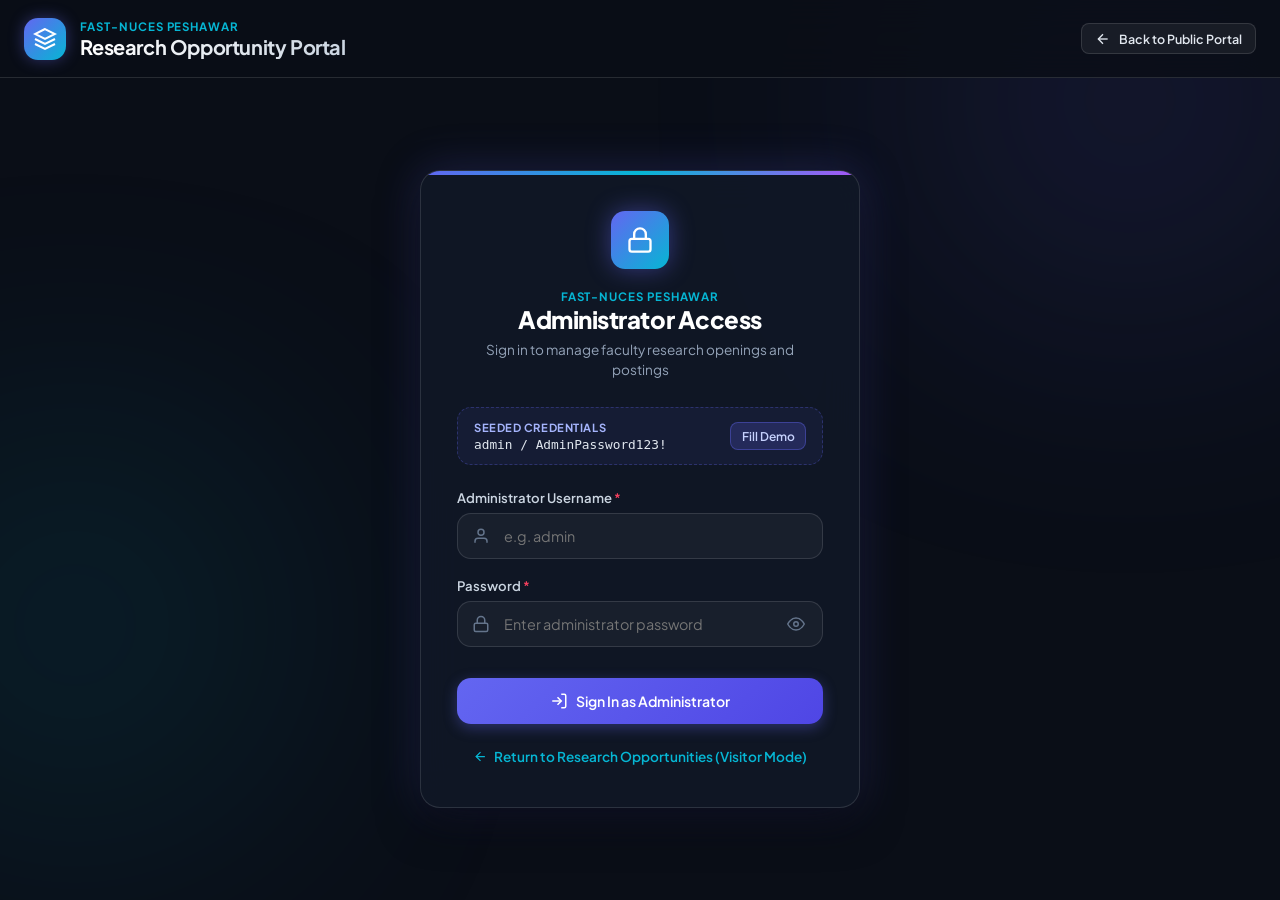
==== commit 9849d366: "Fixed CSS issues and asset loading on admin login page" ====
--- a/frontend/admin-login.html
+++ b/frontend/admin-login.html
@@ -8,9 +8,424 @@
   <link rel="preconnect" href="https://fonts.googleapis.com">
   <link rel="preconnect" href="https://fonts.gstatic.com" crossorigin>
   <link href="https://fonts.googleapis.com/css2?family=Plus+Jakarta+Sans:wght@300;400;500;600;700;800&family=Space+Grotesk:wght@500;700&display=swap" rel="stylesheet">
-  <link rel="stylesheet" href="style.css">
+  <link rel="stylesheet" href="/style.css">
+  <style>
+    /* Bulletproof Standalone Styling for Admin Login Page */
+    :root {
+      --bg-primary: #0a0e17;
+      --bg-secondary: #111827;
+      --card-bg: rgba(17, 24, 39, 0.88);
+      --card-border: rgba(255, 255, 255, 0.12);
+      --text-main: #f8fafc;
+      --text-muted: #94a3b8;
+      --text-dim: #64748b;
+      --accent-primary: #6366f1;
+      --accent-primary-hover: #4f46e5;
+      --accent-cyan: #06b6d4;
+      --accent-emerald: #10b981;
+      --accent-rose: #f43f5e;
+      --font-sans: 'Plus Jakarta Sans', system-ui, -apple-system, sans-serif;
+      --font-mono: 'Space Grotesk', monospace;
+      --shadow-lg: 0 16px 40px rgba(0, 0, 0, 0.5);
+      --radius-sm: 8px;
+      --radius-md: 14px;
+      --radius-lg: 20px;
+    }
+
+    * {
+      margin: 0;
+      padding: 0;
+      box-sizing: border-box;
+    }
+
+    body {
+      font-family: var(--font-sans);
+      background-color: var(--bg-primary);
+      color: var(--text-main);
+      min-height: 100vh;
+      display: flex;
+      flex-direction: column;
+      position: relative;
+      overflow-x: hidden;
+      -webkit-font-smoothing: antialiased;
+    }
+
+    .ambient-glow {
+      position: fixed;
+      border-radius: 50%;
+      filter: blur(140px);
+      pointer-events: none;
+      z-index: 0;
+      opacity: 0.35;
+    }
+    .glow-1 {
+      width: 500px;
+      height: 500px;
+      background: radial-gradient(circle, #6366f1 0%, transparent 70%);
+      top: -150px;
+      right: -100px;
+    }
+    .glow-2 {
+      width: 450px;
+      height: 450px;
+      background: radial-gradient(circle, #06b6d4 0%, transparent 70%);
+      bottom: 50px;
+      left: -150px;
+    }
+
+    .app-header {
+      position: sticky;
+      top: 0;
+      z-index: 40;
+      background: rgba(10, 14, 23, 0.82);
+      backdrop-filter: blur(18px);
+      -webkit-backdrop-filter: blur(18px);
+      border-bottom: 1px solid var(--card-border);
+    }
+
+    .header-container {
+      max-width: 1280px;
+      margin: 0 auto;
+      padding: 1.1rem 1.5rem;
+      display: flex;
+      align-items: center;
+      justify-content: space-between;
+      gap: 1.5rem;
+    }
+
+    .brand a {
+      display: flex;
+      align-items: center;
+      gap: 0.9rem;
+      text-decoration: none;
+    }
+
+    .brand-logo {
+      width: 42px;
+      height: 42px;
+      background: linear-gradient(135deg, #6366f1, #06b6d4);
+      border-radius: var(--radius-md);
+      display: flex;
+      align-items: center;
+      justify-content: center;
+      color: #fff;
+      box-shadow: 0 0 15px rgba(99, 102, 241, 0.4);
+    }
+
+    .university-tag {
+      font-size: 0.72rem;
+      font-weight: 700;
+      text-transform: uppercase;
+      letter-spacing: 0.08em;
+      color: var(--accent-cyan);
+      display: block;
+    }
+
+    .portal-title {
+      font-size: 1.25rem;
+      font-weight: 700;
+      letter-spacing: -0.02em;
+      background: linear-gradient(to right, #ffffff, #cbd5e1);
+      -webkit-background-clip: text;
+      -webkit-text-fill-color: transparent;
+    }
+
+    .login-page-container {
+      flex: 1;
+      display: flex;
+      align-items: center;
+      justify-content: center;
+      padding: 3rem 1.5rem;
+      position: relative;
+      z-index: 10;
+    }
+
+    .login-card {
+      background: var(--card-bg);
+      backdrop-filter: blur(20px);
+      -webkit-backdrop-filter: blur(20px);
+      border: 1px solid var(--card-border);
+      border-radius: var(--radius-lg);
+      max-width: 440px;
+      width: 100%;
+      padding: 2.5rem 2.25rem;
+      box-shadow: var(--shadow-lg), 0 0 45px rgba(99, 102, 241, 0.25);
+      position: relative;
+      overflow: hidden;
+      animation: modalSlideUp 0.3s cubic-bezier(0.16, 1, 0.3, 1);
+    }
+
+    @keyframes modalSlideUp {
+      from { opacity: 0; transform: translateY(20px) scale(0.97); }
+      to { opacity: 1; transform: translateY(0); }
+    }
+
+    .login-card::before {
+      content: '';
+      position: absolute;
+      top: 0;
+      left: 0;
+      width: 100%;
+      height: 4px;
+      background: linear-gradient(90deg, #6366f1, #06b6d4, #a855f7);
+    }
+
+    .login-header {
+      text-align: center;
+      margin-bottom: 1.75rem;
+    }
+
+    .login-logo {
+      width: 58px;
+      height: 58px;
+      background: linear-gradient(135deg, #6366f1, #06b6d4);
+      border-radius: var(--radius-md);
+      margin: 0 auto 1.25rem;
+      display: flex;
+      align-items: center;
+      justify-content: center;
+      color: #fff;
+      box-shadow: 0 0 25px rgba(99, 102, 241, 0.45);
+    }
+
+    .login-title {
+      font-size: 1.5rem;
+      font-weight: 800;
+      letter-spacing: -0.02em;
+      margin-bottom: 0.35rem;
+      color: #fff;
+    }
+
+    .login-subtitle {
+      font-size: 0.85rem;
+      color: var(--text-muted);
+      line-height: 1.45;
+    }
+
+    .demo-credentials-box {
+      background: rgba(99, 102, 241, 0.08);
+      border: 1px dashed rgba(99, 102, 241, 0.3);
+      border-radius: var(--radius-md);
+      padding: 0.75rem 1rem;
+      margin-bottom: 1.5rem;
+      display: flex;
+      align-items: center;
+      justify-content: space-between;
+      gap: 0.75rem;
+      font-size: 0.8rem;
+    }
+
+    .demo-cred-info {
+      display: flex;
+      flex-direction: column;
+      gap: 0.15rem;
+    }
+
+    .demo-cred-label {
+      font-size: 0.7rem;
+      text-transform: uppercase;
+      font-weight: 700;
+      letter-spacing: 0.05em;
+      color: #a5b4fc;
+    }
+
+    .demo-cred-values {
+      color: #e2e8f0;
+      font-family: var(--font-mono);
+      font-size: 0.8rem;
+    }
+
+    .btn-fill-demo {
+      background: rgba(99, 102, 241, 0.2);
+      border: 1px solid rgba(99, 102, 241, 0.4);
+      color: #c7d2fe;
+      padding: 0.35rem 0.65rem;
+      border-radius: var(--radius-sm);
+      font-size: 0.75rem;
+      font-weight: 600;
+      cursor: pointer;
+      white-space: nowrap;
+      transition: all 0.2s ease;
+      font-family: inherit;
+    }
+    .btn-fill-demo:hover {
+      background: rgba(99, 102, 241, 0.35);
+      color: #fff;
+    }
+
+    .form-group {
+      margin-bottom: 1.15rem;
+    }
+
+    label {
+      display: block;
+      font-size: 0.82rem;
+      font-weight: 600;
+      color: #cbd5e1;
+      margin-bottom: 0.45rem;
+    }
+    .required {
+      color: var(--accent-rose);
+    }
+
+    .input-with-icon-wrapper {
+      position: relative;
+      display: flex;
+      align-items: center;
+      width: 100%;
+    }
+
+    .input-leading-icon {
+      position: absolute;
+      left: 0.95rem;
+      color: var(--text-dim);
+      pointer-events: none;
+      display: flex;
+      align-items: center;
+      z-index: 2;
+    }
+
+    .login-field {
+      width: 100% !important;
+      padding: 0.65rem 2.85rem 0.65rem 2.85rem !important;
+      background: rgba(255, 255, 255, 0.04) !important;
+      border: 1px solid var(--card-border) !important;
+      border-radius: var(--radius-md) !important;
+      color: #ffffff !important;
+      font-size: 0.9rem !important;
+      height: 46px !important;
+      line-height: 46px !important;
+      box-sizing: border-box !important;
+      font-family: inherit !important;
+      transition: all 0.2s ease !important;
+    }
+
+    .login-field:focus {
+      outline: none !important;
+      border-color: var(--accent-primary) !important;
+      background: rgba(255, 255, 255, 0.07) !important;
+      box-shadow: 0 0 0 3px rgba(99, 102, 241, 0.25) !important;
+    }
+
+    .btn-toggle-password {
+      position: absolute;
+      right: 0.75rem;
+      background: none;
+      border: none;
+      color: var(--text-dim);
+      cursor: pointer;
+      display: flex;
+      align-items: center;
+      justify-content: center;
+      padding: 0.35rem;
+      border-radius: var(--radius-sm);
+      transition: color 0.2s ease;
+      z-index: 2;
+    }
+    .btn-toggle-password:hover {
+      color: #ffffff;
+    }
+
+    .btn {
+      display: inline-flex;
+      align-items: center;
+      justify-content: center;
+      gap: 0.5rem;
+      padding: 0.65rem 1.25rem;
+      font-size: 0.88rem;
+      font-weight: 600;
+      border-radius: var(--radius-md);
+      border: none;
+      cursor: pointer;
+      transition: all 0.2s ease;
+      font-family: inherit;
+      text-decoration: none;
+    }
+
+    .btn-primary {
+      background: linear-gradient(135deg, #6366f1, #4f46e5);
+      color: #ffffff;
+      box-shadow: 0 4px 14px rgba(99, 102, 241, 0.35);
+    }
+    .btn-primary:hover {
+      background: linear-gradient(135deg, #4f46e5, #4338ca);
+      transform: translateY(-2px);
+      box-shadow: 0 6px 20px rgba(99, 102, 241, 0.5);
+    }
+
+    .btn-secondary {
+      background: rgba(255, 255, 255, 0.06);
+      color: #e2e8f0;
+      border: 1px solid var(--card-border);
+    }
+    .btn-secondary:hover {
+      background: rgba(255, 255, 255, 0.12);
+      color: #ffffff;
+      border-color: rgba(255, 255, 255, 0.2);
+    }
+
+    .btn-sm {
+      padding: 0.4rem 0.8rem;
+      font-size: 0.78rem;
+      border-radius: var(--radius-sm);
+    }
+
+    .w-full {
+      width: 100%;
+    }
+
+    .mt-2 {
+      margin-top: 0.75rem;
+    }
+
+    .login-alert {
+      padding: 0.85rem 1rem;
+      border-radius: var(--radius-md);
+      font-size: 0.85rem;
+      margin-bottom: 1.25rem;
+      display: flex;
+      align-items: center;
+      gap: 0.65rem;
+    }
+
+    .login-alert.danger {
+      background: rgba(244, 63, 94, 0.15);
+      border: 1px solid rgba(244, 63, 94, 0.35);
+      color: #fecdd3;
+    }
+
+    .login-alert.success {
+      background: rgba(16, 185, 129, 0.15);
+      border: 1px solid rgba(16, 185, 129, 0.35);
+      color: #a7f3d0;
+    }
+
+    .login-footer-links {
+      text-align: center;
+      margin-top: 1.5rem;
+      font-size: 0.85rem;
+    }
+
+    .link-public {
+      color: var(--accent-cyan);
+      text-decoration: none;
+      font-weight: 600;
+      display: inline-flex;
+      align-items: center;
+      gap: 0.4rem;
+      transition: color 0.2s ease;
+    }
+    .link-public:hover {
+      color: #7dd3fc;
+      text-decoration: underline;
+    }
+
+    .hidden {
+      display: none !important;
+    }
+  </style>
 </head>
-<body class="login-page-body">
+<body>
 
   <!-- Ambient Glow Effects -->
   <div class="ambient-glow glow-1"></div>
@@ -20,7 +435,7 @@
   <header class="app-header">
     <div class="header-container">
       <div class="brand">
-        <a href="/" style="display: flex; align-items: center; gap: 0.9rem; text-decoration: none;">
+        <a href="/">
           <div class="brand-logo">
             <svg width="24" height="24" viewBox="0 0 24 24" fill="none" stroke="currentColor" stroke-width="2">
               <path d="M12 2L2 7l10 5 10-5-10-5zM2 17l10 5 10-5M2 12l10 5 10-5"></path>
@@ -61,7 +476,7 @@
         <p class="login-subtitle">Sign in to manage faculty research openings and postings</p>
       </div>
 
-      <!-- Quick Demo Credentials Card -->
+      <!-- Quick Demo Credentials Helper Card -->
       <div class="demo-credentials-box">
         <div class="demo-cred-info">
           <span class="demo-cred-label">Seeded Credentials</span>
@@ -70,7 +485,7 @@
         <button type="button" id="btnFillDemo" class="btn-fill-demo">Fill Demo</button>
       </div>
 
-      <!-- Alert Banner -->
+      <!-- Alert Banner (Hidden by Default) -->
       <div id="loginAlert" class="login-alert danger hidden">
         <svg width="18" height="18" viewBox="0 0 24 24" fill="none" stroke="currentColor" stroke-width="2">
           <circle cx="12" cy="12" r="10"></circle>
@@ -203,7 +618,7 @@
 
       submitBtn.disabled = true;
       submitBtn.innerHTML = `
-        <div class="spinner" style="width: 18px; height: 18px; margin: 0; border-width: 2px;"></div>
+        <span style="display:inline-block; width:16px; height:16px; border:2px solid rgba(255,255,255,0.3); border-top-color:#fff; border-radius:50%; animation:spin 0.8s linear infinite; margin-right:8px;"></span>
         Authenticating...
       `;
 
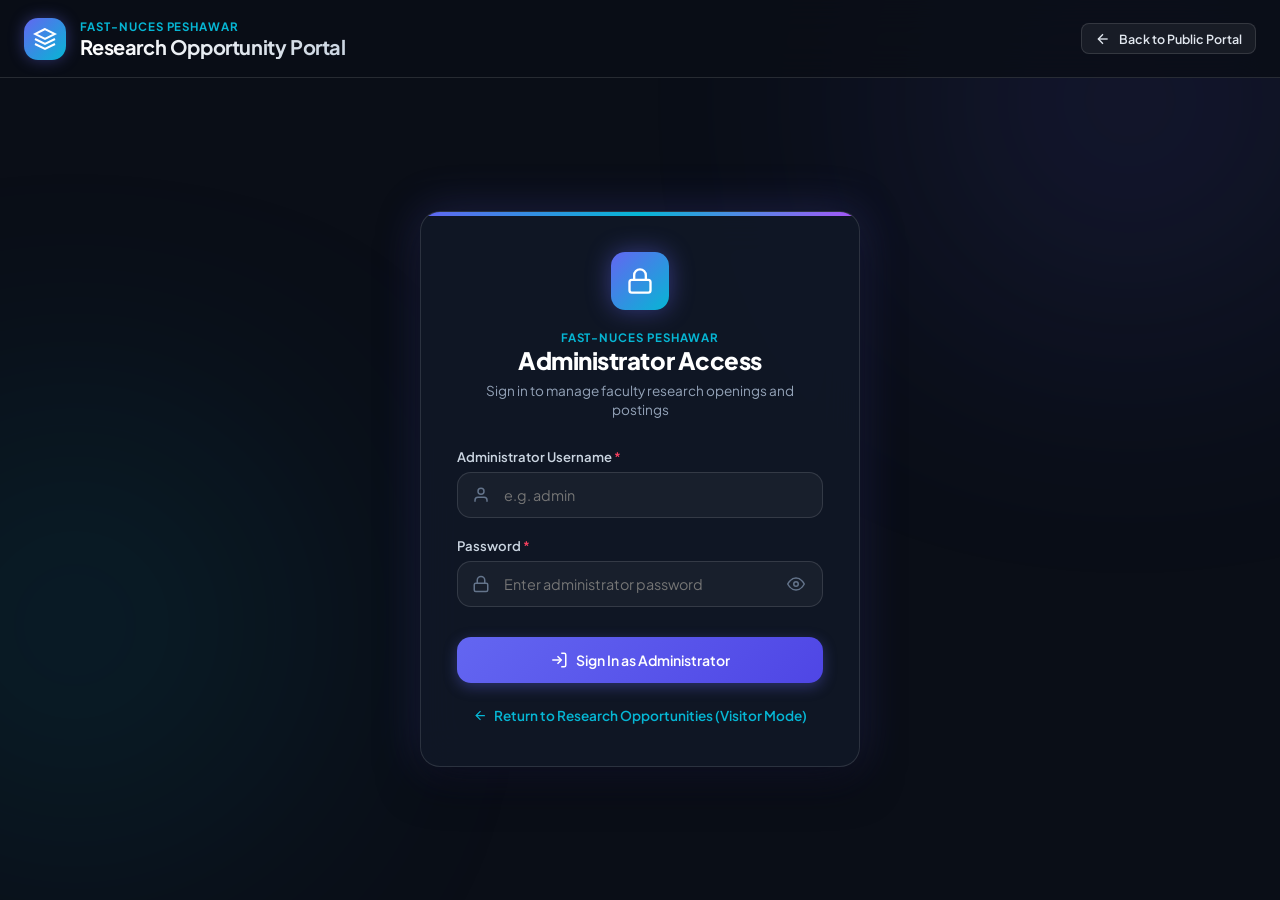
==== commit 9de54099: "Removed hardcoded credentials from the admin login page" ====
--- a/frontend/admin-login.html
+++ b/frontend/admin-login.html
@@ -202,56 +202,6 @@
       line-height: 1.45;
     }
 
-    .demo-credentials-box {
-      background: rgba(99, 102, 241, 0.08);
-      border: 1px dashed rgba(99, 102, 241, 0.3);
-      border-radius: var(--radius-md);
-      padding: 0.75rem 1rem;
-      margin-bottom: 1.5rem;
-      display: flex;
-      align-items: center;
-      justify-content: space-between;
-      gap: 0.75rem;
-      font-size: 0.8rem;
-    }
-
-    .demo-cred-info {
-      display: flex;
-      flex-direction: column;
-      gap: 0.15rem;
-    }
-
-    .demo-cred-label {
-      font-size: 0.7rem;
-      text-transform: uppercase;
-      font-weight: 700;
-      letter-spacing: 0.05em;
-      color: #a5b4fc;
-    }
-
-    .demo-cred-values {
-      color: #e2e8f0;
-      font-family: var(--font-mono);
-      font-size: 0.8rem;
-    }
-
-    .btn-fill-demo {
-      background: rgba(99, 102, 241, 0.2);
-      border: 1px solid rgba(99, 102, 241, 0.4);
-      color: #c7d2fe;
-      padding: 0.35rem 0.65rem;
-      border-radius: var(--radius-sm);
-      font-size: 0.75rem;
-      font-weight: 600;
-      cursor: pointer;
-      white-space: nowrap;
-      transition: all 0.2s ease;
-      font-family: inherit;
-    }
-    .btn-fill-demo:hover {
-      background: rgba(99, 102, 241, 0.35);
-      color: #fff;
-    }
 
     .form-group {
       margin-bottom: 1.15rem;
@@ -476,14 +426,6 @@
         <p class="login-subtitle">Sign in to manage faculty research openings and postings</p>
       </div>
 
-      <!-- Quick Demo Credentials Helper Card -->
-      <div class="demo-credentials-box">
-        <div class="demo-cred-info">
-          <span class="demo-cred-label">Seeded Credentials</span>
-          <span class="demo-cred-values">admin / AdminPassword123!</span>
-        </div>
-        <button type="button" id="btnFillDemo" class="btn-fill-demo">Fill Demo</button>
-      </div>
 
       <!-- Alert Banner (Hidden by Default) -->
       <div id="loginAlert" class="login-alert danger hidden">
@@ -576,14 +518,6 @@
     const passwordInput = document.getElementById('password');
     const btnTogglePassword = document.getElementById('btnTogglePassword');
     const eyeIcon = document.getElementById('eyeIcon');
-    const btnFillDemo = document.getElementById('btnFillDemo');
-
-    // Auto-fill demo credentials helper
-    btnFillDemo.addEventListener('click', () => {
-      usernameInput.value = 'admin';
-      passwordInput.value = 'AdminPassword123!';
-      alertBox.classList.add('hidden');
-    });
 
     // Password visibility toggle
     btnTogglePassword.addEventListener('click', () => {
